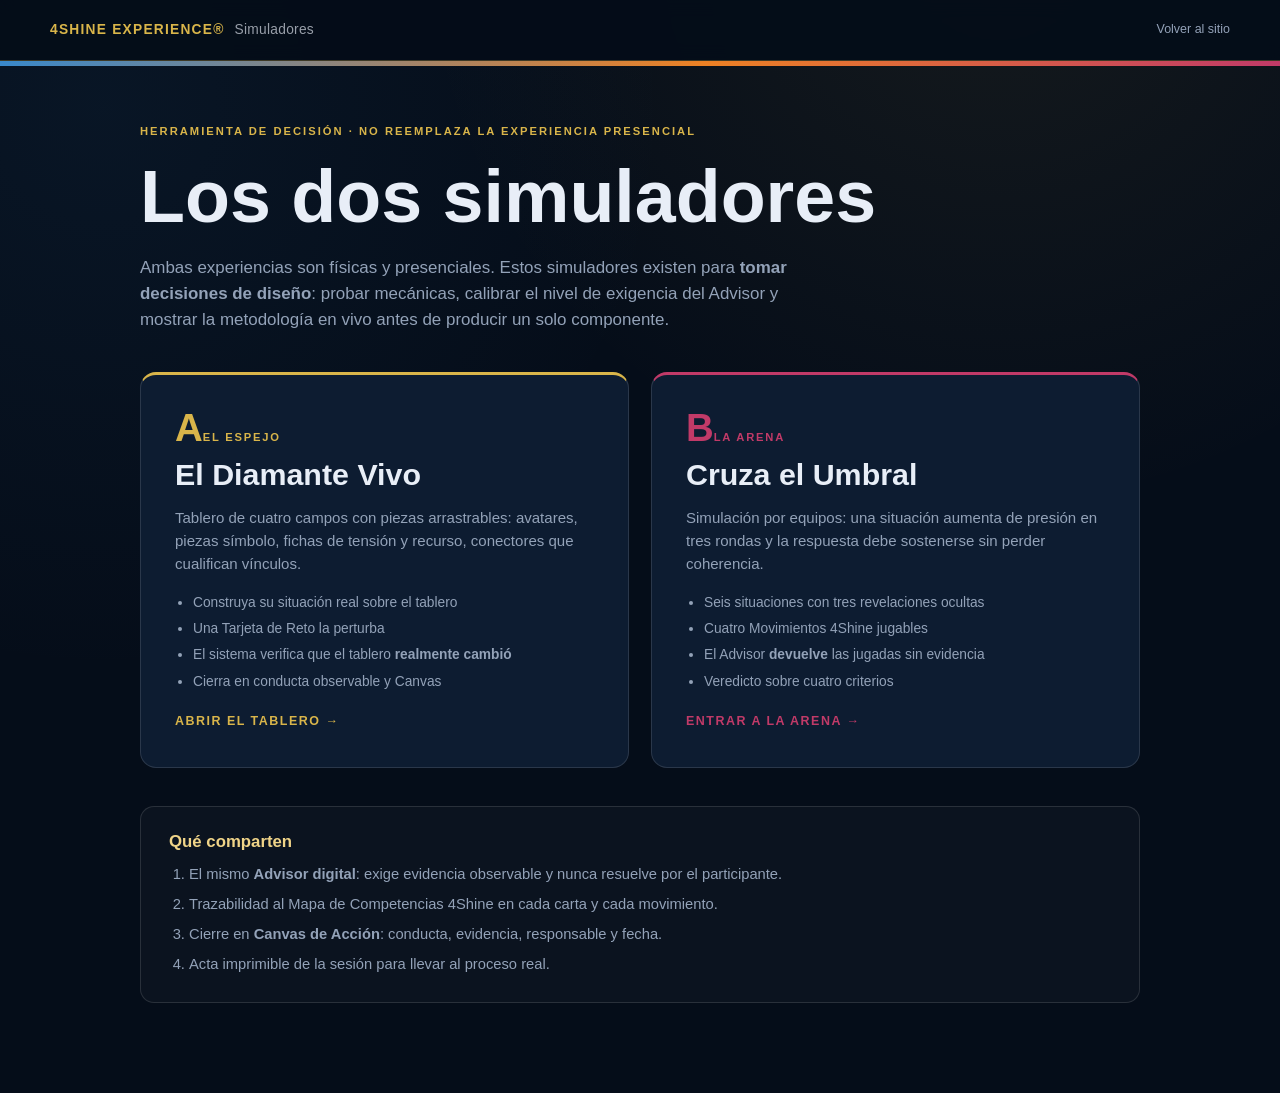
==== public/sim/index.html @ b84f4393 "Layout canónico de Vercel: estáticos en public/, función en api/ - public/ se sirve por convención e" ====
<!doctype html><html lang="es"><head>
<meta charset="utf-8"><meta name="viewport" content="width=device-width,initial-scale=1">
<title>Simuladores · 4Shine Experience</title><link rel="stylesheet" href="sim.css">
<style>
.pick{display:grid;grid-template-columns:1fr 1fr;gap:22px;margin-top:38px}
.pick a{display:block;text-decoration:none;background:var(--panel);border:1px solid var(--line);
  border-top:3px solid var(--pc);border-radius:16px;padding:34px;color:var(--text);transition:.22s}
.pick a:hover{transform:translateY(-5px);border-color:var(--pc);box-shadow:0 20px 44px #00000066}
.pick .letra{font-size:2.4rem;font-weight:900;color:var(--pc);line-height:1}
.pick h2{font-size:1.9rem;margin:10px 0 6px}
.pick .tag{font-size:.7rem;letter-spacing:.16em;text-transform:uppercase;color:var(--pc);font-weight:900}
.pick p{color:var(--muted);font-size:.94rem;margin:14px 0 0}
.pick ul{margin:16px 0 0;padding-left:18px;color:#93a2b8;font-size:.86rem}
.pick li+li{margin-top:5px}
.pick .go{display:inline-block;margin-top:20px;font-size:.78rem;letter-spacing:.12em;text-transform:uppercase;
  font-weight:900;color:var(--pc)}
@media(max-width:820px){.pick{grid-template-columns:1fr}}
</style></head><body>
<div class="topbar"><div class="wrap">
  <a class="brand" href="../index.html">4SHINE EXPERIENCE®<span>Simuladores</span></a>
  <div class="hud"><a class="linkout" href="../index.html">Volver al sitio</a></div>
</div></div>
<div class="pressure"><i style="width:100%"></i></div>

<section class="screen"><div class="wrap" style="max-width:1000px">
  <span class="eyebrow">Herramienta de decisión · no reemplaza la experiencia presencial</span>
  <h1 class="setup-h1">Los dos simuladores</h1>
  <p class="lead">Ambas experiencias son físicas y presenciales. Estos simuladores existen para <b>tomar decisiones de diseño</b>: probar mecánicas, calibrar el nivel de exigencia del Advisor y mostrar la metodología en vivo antes de producir un solo componente.</p>

  <div class="pick">
    <a href="diamante/" style="--pc:#d9b54a">
      <span class="letra">A</span><span class="tag">El espejo</span>
      <h2>El Diamante Vivo</h2>
      <p>Tablero de cuatro campos con piezas arrastrables: avatares, piezas símbolo, fichas de tensión y recurso, conectores que cualifican vínculos.</p>
      <ul><li>Construya su situación real sobre el tablero</li><li>Una Tarjeta de Reto la perturba</li>
      <li>El sistema verifica que el tablero <b>realmente cambió</b></li><li>Cierra en conducta observable y Canvas</li></ul>
      <span class="go">Abrir el tablero →</span>
    </a>
    <a href="umbral/" style="--pc:#c13a68">
      <span class="letra">B</span><span class="tag">La arena</span>
      <h2>Cruza el Umbral</h2>
      <p>Simulación por equipos: una situación aumenta de presión en tres rondas y la respuesta debe sostenerse sin perder coherencia.</p>
      <ul><li>Seis situaciones con tres revelaciones ocultas</li><li>Cuatro Movimientos 4Shine jugables</li>
      <li>El Advisor <b>devuelve</b> las jugadas sin evidencia</li><li>Veredicto sobre cuatro criterios</li></ul>
      <span class="go">Entrar a la arena →</span>
    </a>
  </div>

  <div class="rules-box" style="margin-top:38px"><h3>Qué comparten</h3><ol>
    <li>El mismo <b>Advisor digital</b>: exige evidencia observable y nunca resuelve por el participante.</li>
    <li>Trazabilidad al Mapa de Competencias 4Shine en cada carta y cada movimiento.</li>
    <li>Cierre en <b>Canvas de Acción</b>: conducta, evidencia, responsable y fecha.</li>
    <li>Acta imprimible de la sesión para llevar al proceso real.</li>
  </ol></div>
</div></section>
</body></html>
---- public/sim/sim.css ----
:root{
  --ink:#071326; --deep:#050d19; --panel:#0d1c31; --panel2:#101f34;
  --paper:#f5f2ea; --gold:#d9b54a; --gold-b:#f0d488;
  --line:#ffffff1f; --muted:#93a2b8; --text:#e8eef7;
  --centro:#c13a68; --vinculo:#8b59b2; --sistema:#ed8124; --legado:#3988ca;
  --ok:#5aa06e; --no:#c8503f;
}
*{box-sizing:border-box}
body{margin:0;background:var(--deep);color:var(--text);font-family:Arial,Helvetica,sans-serif;line-height:1.55;
  background-image:radial-gradient(circle at 78% -8%,#d9b54a14,transparent 42%),radial-gradient(circle at 8% 12%,#3988ca12,transparent 40%);
  background-attachment:fixed;min-height:100vh}
.wrap{width:min(1180px,calc(100% - 40px));margin:auto}
h1,h2,h3,h4{line-height:1.1;margin:0}
.eyebrow{text-transform:uppercase;letter-spacing:.18em;font-size:.7rem;font-weight:800;color:var(--gold)}
button{font-family:inherit}
.hidden{display:none!important}

/* ===== barra superior ===== */
.topbar{position:sticky;top:0;z-index:30;background:#050d19f2;backdrop-filter:blur(9px);border-bottom:1px solid #d9b54a44}
.topbar .wrap{height:60px;display:flex;align-items:center;gap:18px}
.brand{font-weight:800;letter-spacing:.09em;font-size:.86rem;color:var(--gold);text-decoration:none;margin-right:auto}
.brand span{color:var(--text);opacity:.65;font-weight:400;letter-spacing:.02em;margin-left:10px}
.hud{display:flex;align-items:center;gap:14px;font-size:.76rem}
.hud .chip{border:1px solid var(--line);border-radius:999px;padding:5px 13px;color:var(--muted)}
.hud .chip b{color:var(--gold-b)}
.linkout{color:var(--muted);text-decoration:none;font-size:.78rem}
.linkout:hover{color:var(--gold-b)}

/* ===== medidor de presión ===== */
.pressure{height:5px;background:#ffffff10;position:relative;overflow:hidden}
.pressure i{position:absolute;inset:0 auto 0 0;width:0;background:linear-gradient(90deg,#3988ca,#ed8124 55%,#c13a68);transition:width 1.1s cubic-bezier(.4,0,.2,1)}

/* ===== pantallas ===== */
.screen{padding:52px 0 90px;animation:fade .5s ease}
@keyframes fade{from{opacity:0;transform:translateY(12px)}to{opacity:1;transform:none}}
.lead{color:var(--muted);font-size:1.06rem;max-width:70ch}

/* ===== setup ===== */
.setup-h1{font-size:clamp(2.6rem,6vw,4.6rem);margin:14px 0 16px}
.setup-h1 em{font-style:normal;color:var(--gold)}
.field{margin:30px 0 8px}
.field label{display:block;font-size:.72rem;letter-spacing:.14em;text-transform:uppercase;color:var(--gold);font-weight:800;margin-bottom:9px}
input[type=text],textarea{width:100%;background:#ffffff0a;border:1px solid var(--line);border-radius:10px;color:var(--text);
  padding:14px 16px;font-size:1rem;font-family:inherit;line-height:1.5}
input[type=text]:focus,textarea:focus{outline:2px solid var(--gold);border-color:transparent}
textarea{min-height:96px;resize:vertical}
.sit-grid{display:grid;grid-template-columns:repeat(3,1fr);gap:14px;margin-top:12px}
.sit{text-align:left;background:var(--panel);border:1px solid var(--line);border-radius:14px;padding:22px;color:var(--text);cursor:pointer;transition:.2s;position:relative}
.sit:hover{border-color:#d9b54a88;transform:translateY(-3px)}
.sit.sel{border-color:var(--gold);box-shadow:0 0 0 2px #d9b54a55,0 14px 30px #00000055;background:var(--panel2)}
.sit .ctx{font-size:.62rem;letter-spacing:.13em;text-transform:uppercase;color:var(--gold);font-weight:900}
.sit h3{font-size:1.28rem;margin:7px 0 10px}
.sit p{margin:0;font-size:.85rem;color:var(--muted)}
.sit .prueba{display:block;margin-top:14px;padding-top:12px;border-top:1px solid var(--line);font-size:.72rem;color:#7f8ea6}
.btn{display:inline-flex;align-items:center;gap:10px;background:var(--gold);color:var(--ink);border:none;border-radius:8px;
  padding:16px 26px;font-size:.95rem;font-weight:900;cursor:pointer;transition:.18s;text-decoration:none}
.btn:hover{background:var(--gold-b)}
.btn:disabled{opacity:.32;cursor:not-allowed}
.btn.ghost{background:transparent;border:1px solid var(--line);color:var(--text)}
.btn.ghost:hover{border-color:var(--gold);color:var(--gold-b);background:transparent}
.btn-row{display:flex;gap:12px;flex-wrap:wrap;margin-top:34px;align-items:center}
.rules-box{margin-top:38px;border:1px solid var(--line);border-radius:14px;padding:26px 28px;background:#ffffff07}
.rules-box h3{font-size:1.05rem;color:var(--gold-b);margin-bottom:12px}
.rules-box ol{margin:0;padding-left:20px;color:var(--muted);font-size:.92rem}
.rules-box li+li{margin-top:7px}

/* ===== mesa de juego ===== */
.round-head{display:flex;align-items:flex-end;justify-content:space-between;gap:20px;flex-wrap:wrap;margin-bottom:26px}
.round-head h2{font-size:clamp(1.9rem,4vw,3rem)}
.round-tag{font-size:.72rem;letter-spacing:.16em;font-weight:900;color:var(--gold)}
.timer{font-variant-numeric:tabular-nums;font-size:2rem;font-weight:900;letter-spacing:.02em;color:var(--text);
  border:1px solid var(--line);border-radius:12px;padding:8px 18px;background:#ffffff08;min-width:132px;text-align:center}
.timer.run{border-color:#5aa06e88}
.timer.warn{border-color:#ed812488;color:#ffb46b}
.timer.out{border-color:#c8503f;color:#ff8f7d;animation:pulse 1s infinite}
@keyframes pulse{50%{opacity:.55}}
.timer small{display:block;font-size:.56rem;letter-spacing:.15em;color:var(--muted);font-weight:800;margin-top:2px}

.reveal-card{border-radius:16px;overflow:hidden;border:1px solid var(--line);background:var(--panel);margin-bottom:24px;box-shadow:0 18px 44px #00000055}
.reveal-top{padding:12px 22px;font-size:.66rem;letter-spacing:.14em;text-transform:uppercase;font-weight:900;color:#07131f}
.reveal-body{padding:26px 28px}
.reveal-body .sit-name{font-size:.72rem;letter-spacing:.13em;text-transform:uppercase;color:var(--gold);font-weight:900;margin-bottom:8px}
.reveal-body p{font-size:1.32rem;margin:0;color:var(--text);line-height:1.45}
.reveal-instr{margin-top:18px;padding-top:16px;border-top:1px dashed var(--line);color:var(--muted);font-size:.92rem}

.play-grid{display:grid;grid-template-columns:1.15fr .85fr;gap:22px;align-items:start}
.panel{background:var(--panel);border:1px solid var(--line);border-radius:14px;padding:24px}
.panel h3{font-size:.74rem;letter-spacing:.15em;text-transform:uppercase;color:var(--gold);margin-bottom:14px}
.hint{font-size:.82rem;color:#7f8ea6;margin:8px 0 0}

/* cartas de movimiento */
.mov-grid{display:grid;grid-template-columns:1fr 1fr;gap:12px}
.mov{--c:var(--gold);text-align:left;background:var(--panel2);border:1px solid var(--line);border-top:3px solid var(--c);
  border-radius:12px;padding:16px;cursor:pointer;color:var(--text);transition:.18s;position:relative}
.mov:hover:not(:disabled){transform:translateY(-3px);border-color:var(--c)}
.mov.sel{box-shadow:0 0 0 2px var(--c),0 12px 26px #00000055;background:#162943}
.mov:disabled{opacity:.3;cursor:not-allowed}
.mov .dim{font-size:.58rem;letter-spacing:.11em;text-transform:uppercase;font-weight:900;color:var(--c)}
.mov h4{font-size:1.25rem;margin:6px 0 3px}
.mov .int{font-size:.82rem;color:var(--muted);margin:0}
.mov .used{position:absolute;top:10px;right:12px;font-size:.56rem;letter-spacing:.1em;color:#7f8ea6;text-transform:uppercase}
.mov-detail{margin-top:14px;border-left:3px solid var(--c,var(--gold));padding:12px 16px;background:#ffffff07;border-radius:0 10px 10px 0}
.mov-detail dt{font-size:.6rem;letter-spacing:.12em;text-transform:uppercase;color:var(--gold);font-weight:900;margin-bottom:3px}
.mov-detail dd{margin:0 0 12px;font-size:.9rem;color:#d5dce7}
.mov-detail dd:last-child{margin-bottom:0}

/* advisor */
.advisor{background:linear-gradient(180deg,#0f2138,#0b1729);border:1px solid #d9b54a55;border-radius:14px;padding:24px;position:sticky;top:78px}
.advisor-head{display:flex;align-items:center;gap:12px;margin-bottom:16px}
.av-mark{width:34px;height:34px;flex:none;background:var(--gold);transform:rotate(45deg);border-radius:5px;
  box-shadow:0 0 0 4px #d9b54a22}
.advisor-head b{display:block;font-size:.95rem}
.advisor-head span{font-size:.68rem;letter-spacing:.12em;text-transform:uppercase;color:var(--muted)}
.av-msg{font-size:1rem;color:#e6ecf6;white-space:pre-wrap;min-height:60px}
.av-sonda{margin-top:16px;padding:14px 16px;border-left:3px solid var(--gold);background:#ffffff09;border-radius:0 10px 10px 0;font-size:.95rem;color:var(--gold-b);font-style:italic}
.av-flags{display:flex;gap:8px;flex-wrap:wrap;margin-top:16px}
.flag{font-size:.66rem;letter-spacing:.09em;text-transform:uppercase;font-weight:900;padding:6px 12px;border-radius:999px;border:1px solid}
.flag.ok{color:#8fd6a5;border-color:#5aa06e88;background:#5aa06e18}
.flag.no{color:#ff9c8c;border-color:#c8503f88;background:#c8503f18}
.flag.mid{color:#ffc98a;border-color:#ed812488;background:#ed812418}
.av-typing{display:inline-flex;gap:5px;align-items:center;color:var(--muted);font-size:.85rem}
.av-typing i{width:6px;height:6px;background:var(--gold);border-radius:50%;animation:bl 1.1s infinite}
.av-typing i:nth-child(2){animation-delay:.18s}.av-typing i:nth-child(3){animation-delay:.36s}
@keyframes bl{0%,60%,100%{opacity:.25}30%{opacity:1}}
.av-offline{margin-top:12px;font-size:.72rem;color:#ffb46b}

/* bitácora */
.log{margin-top:26px;border:1px solid var(--line);border-radius:14px;background:#ffffff05;padding:20px 22px}
.log h3{font-size:.72rem;letter-spacing:.15em;text-transform:uppercase;color:var(--gold);margin-bottom:12px}
.log-item{border-left:2px solid var(--line);padding:0 0 14px 16px;position:relative}
.log-item:last-child{padding-bottom:0}
.log-item:before{content:"";position:absolute;left:-5px;top:5px;width:8px;height:8px;border-radius:50%;background:var(--gold)}
.log-item b{font-size:.74rem;letter-spacing:.1em;text-transform:uppercase;color:var(--gold-b);display:block;margin-bottom:3px}
.log-item p{margin:0;font-size:.88rem;color:var(--muted)}

/* canvas */
.canvas-grid{display:grid;grid-template-columns:1fr 1fr;gap:18px}
.canvas-grid .full{grid-column:1/-1}

/* debrief */
.verdict{border-radius:18px;padding:44px;text-align:center;border:1px solid var(--line);background:var(--panel);margin-bottom:26px}
.verdict.cruzo{border-color:#5aa06e;background:linear-gradient(180deg,#0f2a1e,#0b1729)}
.verdict.nocruzo{border-color:#c8503f;background:linear-gradient(180deg,#2a1512,#0b1729)}
.verdict h2{font-size:clamp(2.2rem,5vw,3.6rem);margin:12px 0 14px}
.verdict p{color:#cfd7e4;max-width:64ch;margin:auto;font-size:1.05rem}
.crit-grid{display:grid;grid-template-columns:repeat(4,1fr);gap:14px;margin-bottom:26px}
.crit{border:1px solid var(--line);border-radius:12px;padding:20px;background:var(--panel);border-top:3px solid var(--cc)}
.crit.si{--cc:#5aa06e}.crit.no{--cc:#c8503f}
.crit b{display:block;font-size:.7rem;letter-spacing:.13em;text-transform:uppercase;color:var(--cc);margin-bottom:8px}
.crit .mark{font-size:1.5rem;font-weight:900;color:var(--cc);line-height:1}
.crit p{margin:8px 0 0;font-size:.85rem;color:var(--muted)}
.insight-grid{display:grid;grid-template-columns:repeat(3,1fr);gap:14px;margin-bottom:26px}
.insight{border:1px solid var(--line);border-radius:12px;padding:22px;background:#ffffff07}
.insight b{display:block;font-size:.68rem;letter-spacing:.13em;text-transform:uppercase;color:var(--gold);margin-bottom:8px}
.insight p{margin:0;font-size:.95rem;color:#d5dce7}
.relato{border-left:4px solid var(--gold);background:#ffffff08;padding:24px 28px;border-radius:0 12px 12px 0;margin-bottom:26px;font-size:1.05rem;color:#e2e9f4}
.transcript{border:1px solid var(--line);border-radius:14px;background:#ffffff05;padding:26px}
.transcript h3{font-size:.74rem;letter-spacing:.15em;text-transform:uppercase;color:var(--gold);margin-bottom:16px}
.tr-round{border-top:1px solid var(--line);padding:16px 0}
.tr-round:first-of-type{border-top:none;padding-top:0}
.tr-round b{color:var(--gold-b);font-size:.8rem;letter-spacing:.08em;text-transform:uppercase}
.tr-round dl{margin:10px 0 0;display:grid;grid-template-columns:130px 1fr;gap:6px 14px;font-size:.88rem}
.tr-round dt{color:#7f8ea6;font-size:.72rem;letter-spacing:.08em;text-transform:uppercase;padding-top:2px}
.tr-round dd{margin:0;color:#d5dce7}

/* progreso pasos */
.steps{display:flex;gap:8px;margin-bottom:22px;flex-wrap:wrap}
.step{font-size:.66rem;letter-spacing:.1em;text-transform:uppercase;font-weight:800;color:#5f6f88;
  border:1px solid var(--line);border-radius:999px;padding:6px 14px}
.step.on{color:var(--ink);background:var(--gold);border-color:var(--gold)}
.step.done{color:#8fd6a5;border-color:#5aa06e66}

@media(max-width:900px){
  .play-grid,.canvas-grid,.crit-grid,.insight-grid,.sit-grid,.mov-grid{grid-template-columns:1fr}
  .advisor{position:static}
  .tr-round dl{grid-template-columns:1fr}
  .hud .chip.hide-sm{display:none}
}
@media print{body{background:white;color:#071326}.topbar,.btn-row,.pressure{display:none}.panel,.transcript,.verdict{border-color:#ccc}}
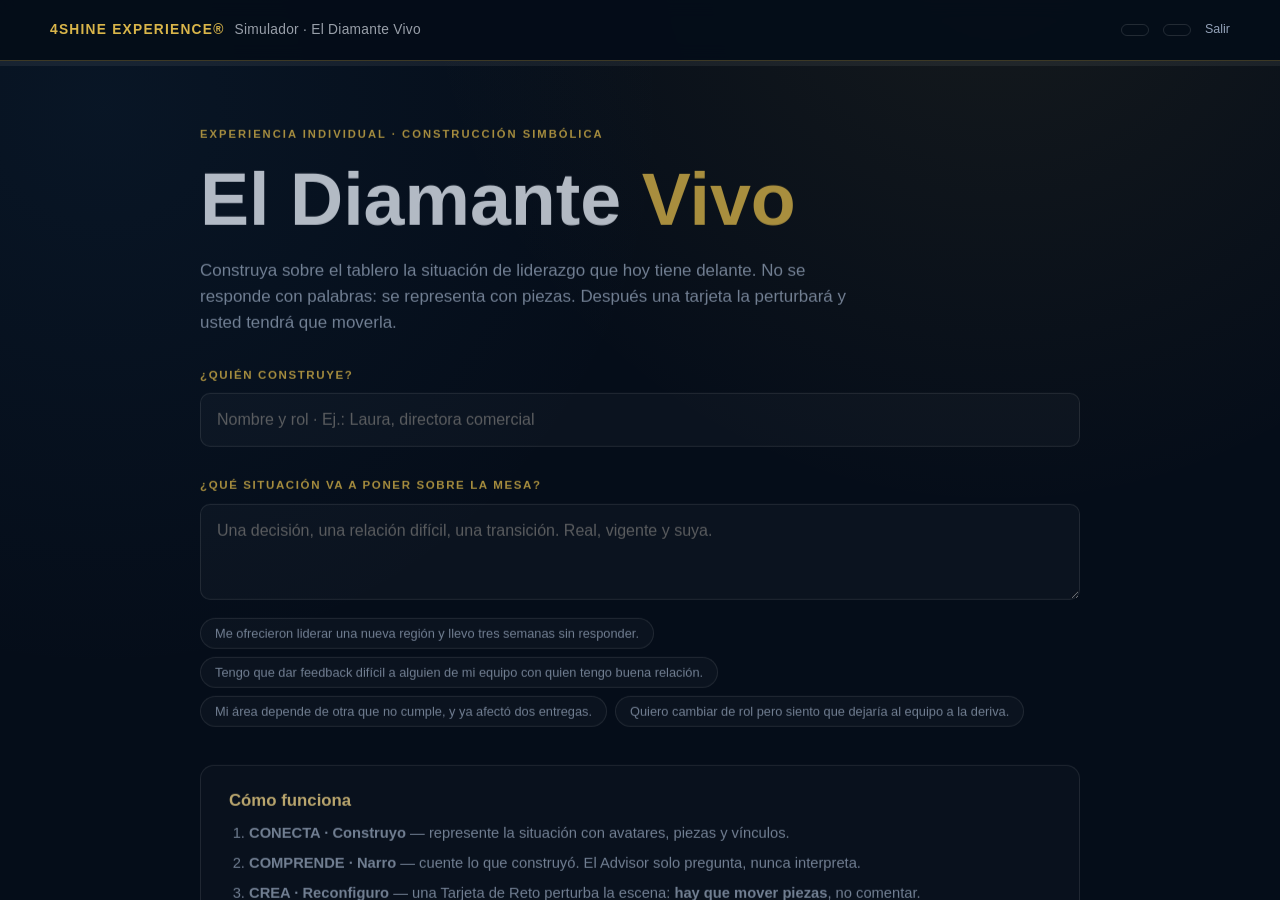
==== commit 3cb58db9: "El Diamante Vivo como propuesta única Sitio reescrito alrededor de una sola experiencia: - Portada n" ====
--- a/public/sim/index.html
+++ b/public/sim/index.html
@@ -1,56 +1,7 @@
-<!doctype html><html lang="es"><head>
-<meta charset="utf-8"><meta name="viewport" content="width=device-width,initial-scale=1">
-<title>Simuladores · 4Shine Experience</title><link rel="stylesheet" href="sim.css">
-<style>
-.pick{display:grid;grid-template-columns:1fr 1fr;gap:22px;margin-top:38px}
-.pick a{display:block;text-decoration:none;background:var(--panel);border:1px solid var(--line);
-  border-top:3px solid var(--pc);border-radius:16px;padding:34px;color:var(--text);transition:.22s}
-.pick a:hover{transform:translateY(-5px);border-color:var(--pc);box-shadow:0 20px 44px #00000066}
-.pick .letra{font-size:2.4rem;font-weight:900;color:var(--pc);line-height:1}
-.pick h2{font-size:1.9rem;margin:10px 0 6px}
-.pick .tag{font-size:.7rem;letter-spacing:.16em;text-transform:uppercase;color:var(--pc);font-weight:900}
-.pick p{color:var(--muted);font-size:.94rem;margin:14px 0 0}
-.pick ul{margin:16px 0 0;padding-left:18px;color:#93a2b8;font-size:.86rem}
-.pick li+li{margin-top:5px}
-.pick .go{display:inline-block;margin-top:20px;font-size:.78rem;letter-spacing:.12em;text-transform:uppercase;
-  font-weight:900;color:var(--pc)}
-@media(max-width:820px){.pick{grid-template-columns:1fr}}
-</style></head><body>
-<div class="topbar"><div class="wrap">
-  <a class="brand" href="../index.html">4SHINE EXPERIENCE®<span>Simuladores</span></a>
-  <div class="hud"><a class="linkout" href="../index.html">Volver al sitio</a></div>
-</div></div>
-<div class="pressure"><i style="width:100%"></i></div>
-
-<section class="screen"><div class="wrap" style="max-width:1000px">
-  <span class="eyebrow">Herramienta de decisión · no reemplaza la experiencia presencial</span>
-  <h1 class="setup-h1">Los dos simuladores</h1>
-  <p class="lead">Ambas experiencias son físicas y presenciales. Estos simuladores existen para <b>tomar decisiones de diseño</b>: probar mecánicas, calibrar el nivel de exigencia del Advisor y mostrar la metodología en vivo antes de producir un solo componente.</p>
-
-  <div class="pick">
-    <a href="diamante/" style="--pc:#d9b54a">
-      <span class="letra">A</span><span class="tag">El espejo</span>
-      <h2>El Diamante Vivo</h2>
-      <p>Tablero de cuatro campos con piezas arrastrables: avatares, piezas símbolo, fichas de tensión y recurso, conectores que cualifican vínculos.</p>
-      <ul><li>Construya su situación real sobre el tablero</li><li>Una Tarjeta de Reto la perturba</li>
-      <li>El sistema verifica que el tablero <b>realmente cambió</b></li><li>Cierra en conducta observable y Canvas</li></ul>
-      <span class="go">Abrir el tablero →</span>
-    </a>
-    <a href="umbral/" style="--pc:#c13a68">
-      <span class="letra">B</span><span class="tag">La arena</span>
-      <h2>Cruza el Umbral</h2>
-      <p>Simulación por equipos: una situación aumenta de presión en tres rondas y la respuesta debe sostenerse sin perder coherencia.</p>
-      <ul><li>Seis situaciones con tres revelaciones ocultas</li><li>Cuatro Movimientos 4Shine jugables</li>
-      <li>El Advisor <b>devuelve</b> las jugadas sin evidencia</li><li>Veredicto sobre cuatro criterios</li></ul>
-      <span class="go">Entrar a la arena →</span>
-    </a>
-  </div>
-
-  <div class="rules-box" style="margin-top:38px"><h3>Qué comparten</h3><ol>
-    <li>El mismo <b>Advisor digital</b>: exige evidencia observable y nunca resuelve por el participante.</li>
-    <li>Trazabilidad al Mapa de Competencias 4Shine en cada carta y cada movimiento.</li>
-    <li>Cierre en <b>Canvas de Acción</b>: conducta, evidencia, responsable y fecha.</li>
-    <li>Acta imprimible de la sesión para llevar al proceso real.</li>
-  </ol></div>
-</div></section>
+<!doctype html><html lang="es"><head><meta charset="utf-8">
+<title>Simulador · 4Shine Experience</title>
+<meta http-equiv="refresh" content="0; url=diamante/">
+<link rel="canonical" href="diamante/"></head>
+<body style="background:#050d19;color:#e8eef7;font-family:Arial,sans-serif;display:grid;place-items:center;height:100vh;margin:0">
+<p>Abriendo el simulador de <a href="diamante/" style="color:#d9b54a">El Diamante Vivo</a>…</p>
 </body></html>
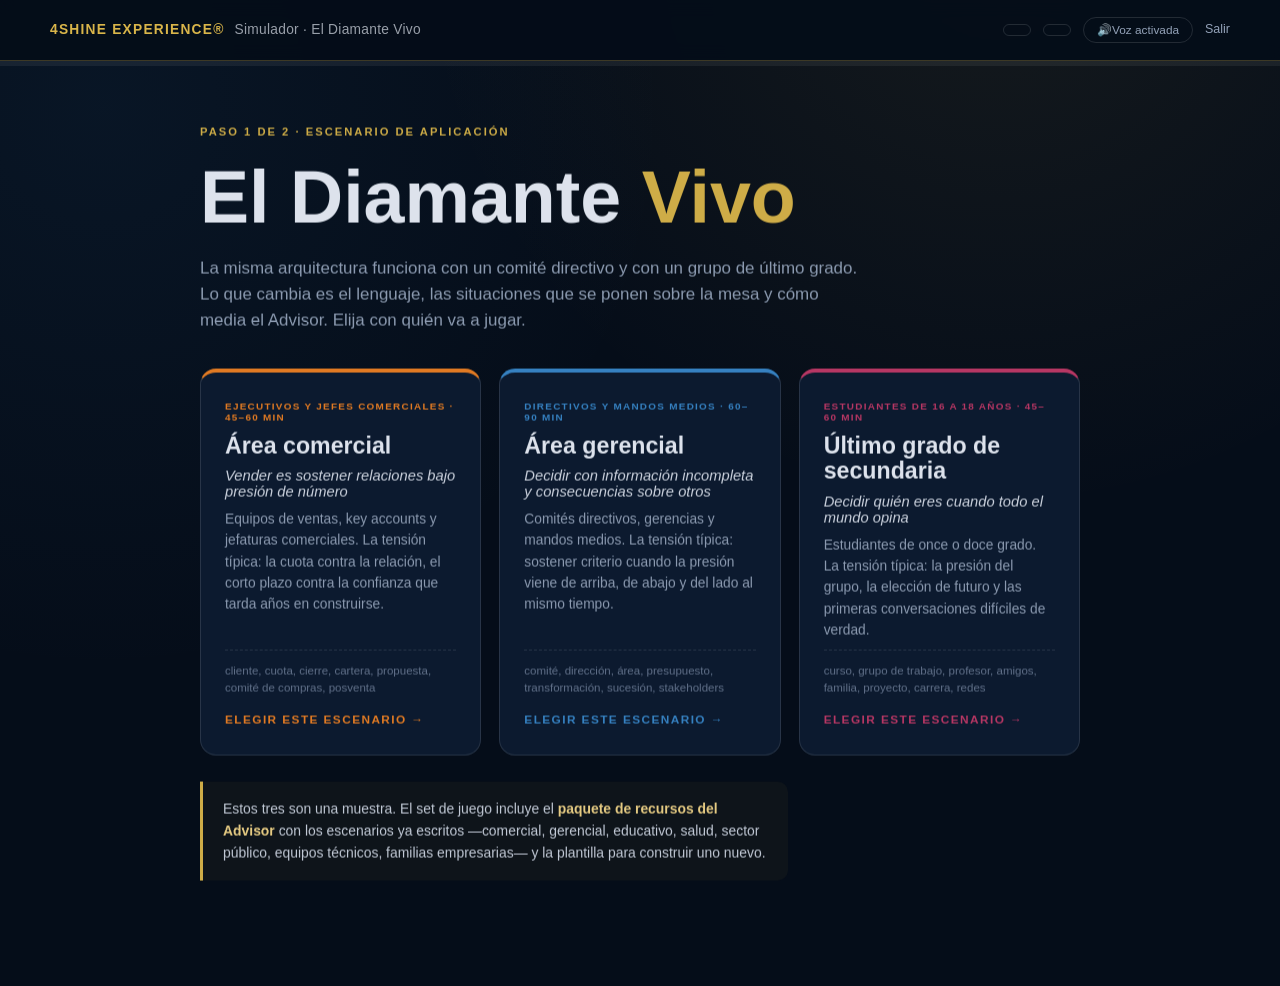
==== commit 83de45d3: "La mesa del simulador, rehecha para que se adapte de verdad Dos defectos reales: el Advisor era posi" ====
--- a/public/sim/index.html
+++ b/public/sim/index.html
@@ -1,4 +1,5 @@
 <!doctype html><html lang="es"><head><meta charset="utf-8">
+<meta name="viewport" content="width=device-width,initial-scale=1">
 <title>Simulador · 4Shine Experience</title>
 <meta http-equiv="refresh" content="0; url=diamante/">
 <link rel="canonical" href="diamante/"></head>
